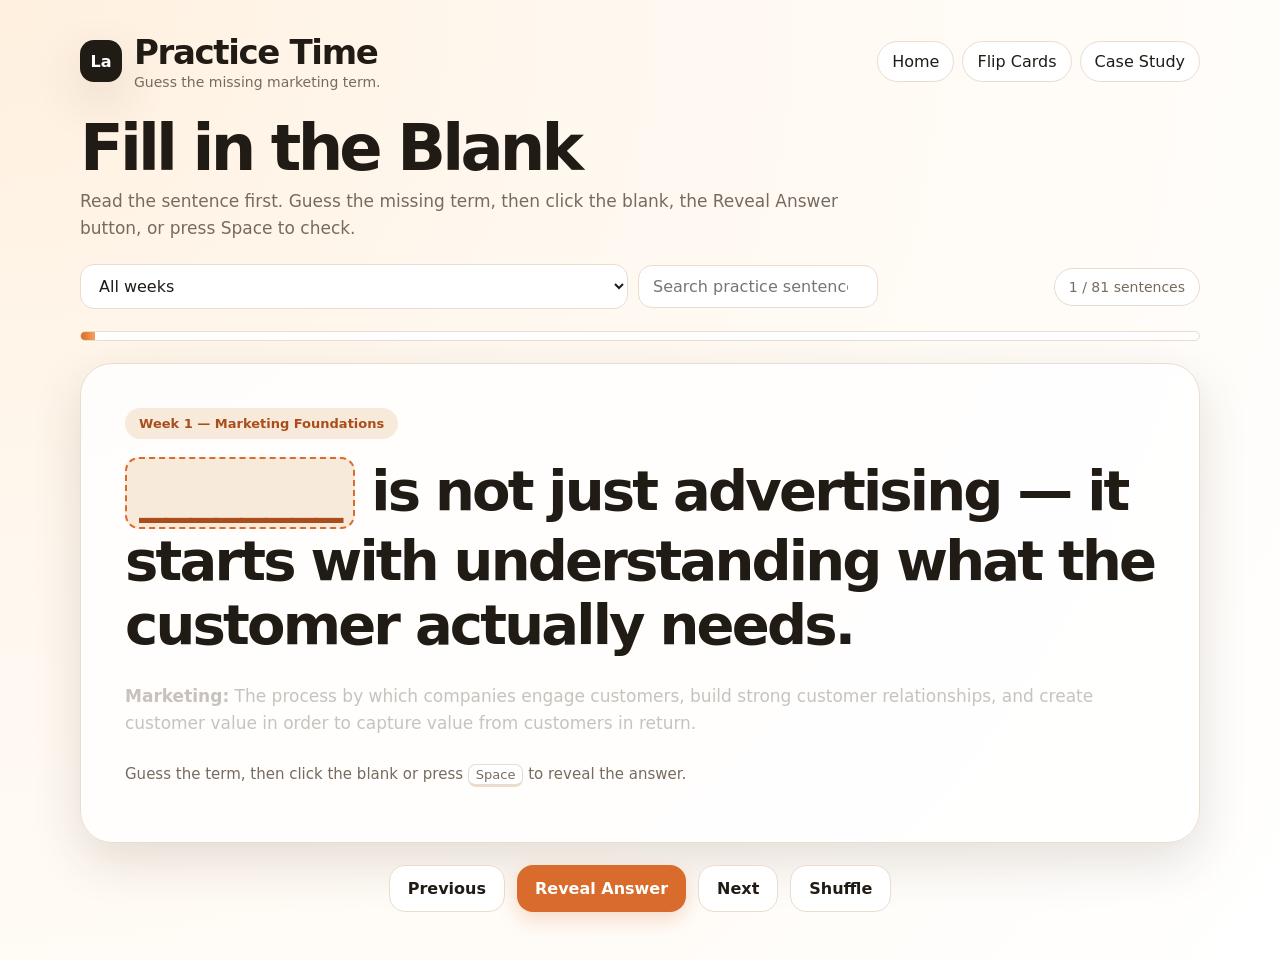
==== practice.html @ c508ea69 "Add files via upload" ====
<!DOCTYPE html>
<html lang="en">
<head>
  <meta charset="UTF-8" />
  <meta name="viewport" content="width=device-width, initial-scale=1.0" />
  <title>Marketing English Practice Time</title>
  <meta name="description" content="Practice marketing vocabulary through fill-in-the-blank sentences." />
  <meta property="og:title" content="Marketing English Practice Time" />
  <meta property="og:description" content="Practice marketing vocabulary through fill-in-the-blank sentences." />
  <meta property="og:type" content="website" />
  <meta property="og:url" content="https://learnwithla.github.io/marketing-thesis-training/practice.html" />
  <meta property="og:image" content="https://learnwithla.github.io/marketing-thesis-training/og-image.png" />
  <meta name="twitter:card" content="summary_large_image" />
  <meta name="twitter:title" content="Marketing English Practice Time" />
  <meta name="twitter:description" content="Practice marketing vocabulary through fill-in-the-blank sentences." />
  <meta name="twitter:image" content="https://learnwithla.github.io/marketing-thesis-training/og-image.png" />
  <link rel="stylesheet" href="styles.css" />
</head>
<body>
  <div class="app">
    <header class="topbar">
      <a class="brand" href="index.html" aria-label="Go to homepage">
        <div class="logo">La</div>
        <div>
          <h1>Practice Time</h1>
          <p>Guess the missing marketing term.</p>
        </div>
      </a>
      <nav class="nav" aria-label="Main navigation">
        <a href="index.html">Home</a>
        <a href="vocab.html">Flip Cards</a>
        <a href="casestudy.html">Case Study</a>
      </nav>
    </header>

    <main>
      <h2 class="page-title">Fill in the Blank</h2>
      <p class="page-subtitle">Read the sentence first. Guess the missing term, then click the blank, the Reveal Answer button, or press Space to check.</p>

      <div class="toolbar">
        <div class="filters">
          <select id="practiceWeek" aria-label="Filter by week"></select>
          <input id="practiceSearch" type="search" placeholder="Search practice sentences..." aria-label="Search practice sentences" />
        </div>
        <span class="pill" id="practiceCount"></span>
      </div>

      <div class="study-wrap">
        <div class="progress"><div class="bar" id="practiceBar"></div></div>
        <div class="card-panel practice-card" id="practicePanel"></div>
        <div class="controls">
          <button class="btn secondary" id="practicePrev">Previous</button>
          <button class="btn" id="practiceReveal">Reveal Answer</button>
          <button class="btn secondary" id="practiceNext">Next</button>
          <button class="btn secondary" id="practiceShuffle">Shuffle</button>
        </div>
      </div>
    </main>
  </div>

  <script src="vocab-data.js"></script>
  <script>
    const DATA = window.VOCAB_DATA;
    const weekTopics = [...new Map(DATA.map(x => [x.week, x.topic])).entries()].sort((a,b)=>a[0]-b[0]);
    const state = { index: 0, revealed: false, items: [...DATA] };
    const $ = (id) => document.getElementById(id);
    function escapeHTML(s) { return String(s).replace(/[&<>"']/g, ch => ({'&':'&amp;','<':'&lt;','>':'&gt;','"':'&quot;',"'":'&#39;'}[ch])); }
    function populateWeekSelect(select) {
      select.innerHTML = '<option value="all">All weeks</option>' + weekTopics.map(([num, topic]) => `<option value="${num}">Week ${num} — ${escapeHTML(topic)}</option>`).join('');
    }
    function filterItems() {
      const weekVal = $('practiceWeek').value;
      const q = $('practiceSearch').value.trim().toLowerCase();
      const list = DATA.filter(item => {
        const weekOK = weekVal === 'all' || item.week === Number(weekVal);
        const text = `${item.term} ${item.vi || ''} ${item.definition} ${item.example} ${item.topic}`.toLowerCase();
        return weekOK && (!q || text.includes(q));
      });
      state.items = list;
      state.index = Math.min(state.index, Math.max(0, list.length - 1));
      state.revealed = false;
      renderPractice();
    }
    function progressPct() { return state.items.length ? ((state.index + 1) / state.items.length) * 100 : 0; }
    function blankSentenceHTML(item, revealed) {
      const parts = item.blanked.split('[[BLANK]]');
      const blankClass = revealed ? 'blank revealed' : 'blank';
      const answer = revealed ? escapeHTML(item.blank_answer) : '________';
      return `${escapeHTML(parts[0] || '')}<span class="${blankClass}" id="activeBlank" title="Click to reveal answer">${answer}</span>${escapeHTML(parts.slice(1).join(''))}`;
    }
    function renderPractice() {
      const items = state.items;
      $('practiceCount').textContent = items.length ? `${state.index + 1} / ${items.length} sentences` : '0 sentences';
      $('practiceBar').style.width = progressPct() + '%';
      if (!items.length) { $('practicePanel').innerHTML = '<div class="empty">No practice sentences match this filter.</div>'; return; }
      const item = items[state.index];
      $('practicePanel').innerHTML = `<div><div class="week-tag">Week ${item.week} — ${escapeHTML(item.topic)}</div><p class="sentence">${blankSentenceHTML(item, state.revealed)}</p><p class="practice-definition ${state.revealed ? 'visible' : ''}"><strong>${escapeHTML(item.term)}:</strong> ${escapeHTML(item.definition)}</p><p class="hint">Guess the term, then click the blank or press <span class="kbd">Space</span> to reveal the answer.</p></div>`;
      const blank = $('activeBlank');
      if (blank) blank.addEventListener('click', () => { state.revealed = !state.revealed; renderPractice(); });
      $('practiceReveal').textContent = state.revealed ? 'Hide Answer' : 'Reveal Answer';
    }
    function next() { if (!state.items.length) return; state.index = (state.index + 1) % state.items.length; state.revealed = false; renderPractice(); }
    function prev() { if (!state.items.length) return; state.index = (state.index - 1 + state.items.length) % state.items.length; state.revealed = false; renderPractice(); }
    function shuffle() {
      if (state.items.length < 2) return;
      let randomIndex = Math.floor(Math.random() * state.items.length);
      if (randomIndex === state.index) randomIndex = (randomIndex + 1) % state.items.length;
      state.index = randomIndex; state.revealed = false; renderPractice();
    }
    function toggleReveal() { if (!state.items.length) return; state.revealed = !state.revealed; renderPractice(); }
    populateWeekSelect($('practiceWeek'));
    $('practiceWeek').addEventListener('input', filterItems);
    $('practiceSearch').addEventListener('input', filterItems);
    $('practiceReveal').addEventListener('click', toggleReveal);
    $('practiceNext').addEventListener('click', next);
    $('practicePrev').addEventListener('click', prev);
    $('practiceShuffle').addEventListener('click', shuffle);
    document.addEventListener('keydown', (e) => {
      if (e.key === 'ArrowRight') next();
      if (e.key === 'ArrowLeft') prev();
      if (e.code === 'Space') { e.preventDefault(); toggleReveal(); }
    });
    renderPractice();
  </script>
</body>
</html>
---- styles.css ----
:root {
      --bg: #fff8ef;
      --card: #ffffff;
      --ink: #211b16;
      --muted: #776b5f;
      --line: #eadccf;
      --accent: #d96c2c;
      --accent-dark: #aa4d1c;
      --soft: #f8eadb;
      --success: #2e7356;
      --purple: #6c50c7;
      --shadow: 0 18px 50px rgba(63, 39, 20, 0.14);
      --radius: 24px;
    }
    * { box-sizing: border-box; }
    html { scroll-behavior: smooth; }
    body {
      margin: 0;
      font-family: Inter, ui-sans-serif, system-ui, -apple-system, BlinkMacSystemFont, "Segoe UI", sans-serif;
      background: radial-gradient(circle at top left, #fff0df 0, var(--bg) 36%, #ffffff 100%);
      color: var(--ink);
      min-height: 100vh;
    }
    button, select, input { font: inherit; }
    a { color: inherit; }
    .app { width: min(1120px, calc(100% - 32px)); margin: 0 auto; padding: 32px 0 48px; }
    .topbar { display: flex; align-items: center; justify-content: space-between; gap: 16px; margin-bottom: 24px; }
    .brand { display: flex; gap: 12px; align-items: center; text-decoration: none; }
    .logo { width: 42px; height: 42px; border-radius: 14px; background: var(--ink); color: #fff; display: grid; place-items: center; font-weight: 800; box-shadow: var(--shadow); }
    .brand h1 { margin: 0; font-size: clamp(22px, 4vw, 34px); letter-spacing: -0.04em; }
    .brand p { margin: 2px 0 0; color: var(--muted); font-size: 14px; }
    .nav { display: flex; align-items: center; gap: 8px; flex-wrap: wrap; justify-content: flex-end; }
    .nav a, .nav button { border: 1px solid var(--line); background: #fff; border-radius: 999px; padding: 10px 14px; cursor: pointer; color: var(--ink); text-decoration: none; }
    .nav a:hover, .nav button:hover { border-color: var(--accent); color: var(--accent-dark); }
    .hero { min-height: 72vh; display: grid; align-items: center; }
    .hero-card { background: rgba(255,255,255,.78); border: 1px solid var(--line); border-radius: 32px; padding: clamp(24px, 5vw, 52px); box-shadow: var(--shadow); }
    .eyebrow { color: var(--accent-dark); font-weight: 800; text-transform: uppercase; letter-spacing: .08em; font-size: 13px; margin-bottom: 12px; }
    .hero h2 { margin: 0; font-size: clamp(38px, 7vw, 78px); line-height: .95; letter-spacing: -0.065em; }
    .subtitle { color: var(--muted); font-size: clamp(16px, 2vw, 20px); max-width: 780px; line-height: 1.6; margin: 18px 0 0; }
    .option-grid { display: grid; grid-template-columns: repeat(3, minmax(0, 1fr)); gap: 18px; margin-top: 34px; }
    .option { text-align: left; border: 1px solid var(--line); background: #fff; border-radius: 26px; padding: 26px; cursor: pointer; transition: transform .18s ease, box-shadow .18s ease, border-color .18s ease; min-height: 180px; text-decoration: none; color: inherit; display: block; }
    .option:hover { transform: translateY(-4px); border-color: var(--accent); box-shadow: var(--shadow); }
    .option .num { width: 36px; height: 36px; border-radius: 12px; background: var(--soft); color: var(--accent-dark); display: grid; place-items: center; font-weight: 900; margin-bottom: 18px; }
    .option h3 { margin: 0 0 8px; font-size: 26px; letter-spacing: -0.03em; }
    .option p { margin: 0; color: var(--muted); line-height: 1.5; }
    .page-title { margin: 26px 0 8px; font-size: clamp(34px, 6vw, 64px); line-height: 1; letter-spacing: -0.06em; }
    .page-subtitle { margin: 0 0 22px; color: var(--muted); font-size: 17px; line-height: 1.6; max-width: 760px; }
    .toolbar { display: flex; flex-wrap: wrap; gap: 12px; align-items: center; justify-content: space-between; margin: 18px 0 22px; }
    .filters { display: flex; flex-wrap: wrap; gap: 10px; align-items: center; }
    .filters select, .filters input { border: 1px solid var(--line); background: #fff; color: var(--ink); padding: 11px 14px; border-radius: 14px; outline: none; }
    .filters input { min-width: 240px; }
    .pill { display: inline-flex; align-items: center; gap: 8px; border: 1px solid var(--line); background: #fff; color: var(--muted); border-radius: 999px; padding: 10px 14px; font-size: 14px; }
    .study-wrap { display: grid; gap: 22px; }
    .card-panel { background: rgba(255,255,255,.84); border: 1px solid var(--line); border-radius: 32px; padding: clamp(20px, 5vw, 44px); box-shadow: var(--shadow); min-height: 440px; display: grid; align-items: center; }
    .flash-card { border: 0; width: 100%; background: transparent; padding: 0; cursor: pointer; text-align: center; color: inherit; min-height: 300px; display: grid; place-items: center; }
    .week-tag { display: inline-flex; align-items: center; justify-content: center; background: var(--soft); color: var(--accent-dark); border-radius: 999px; padding: 8px 14px; font-size: 13px; font-weight: 800; margin-bottom: 18px; }
    .term { font-size: clamp(38px, 8vw, 78px); line-height: 1; letter-spacing: -0.07em; font-weight: 900; margin: 0 auto; max-width: 920px; }
    .definition { font-size: clamp(22px, 3.8vw, 38px); line-height: 1.22; letter-spacing: -0.035em; font-weight: 750; margin: 0 auto; max-width: 900px; }
    .flipped-term { font-size: clamp(34px, 6vw, 60px); line-height: 1.02; letter-spacing: -0.06em; font-weight: 900; margin: 0 auto 8px; max-width: 920px; }
    .vi-term { font-size: clamp(20px, 3vw, 30px); line-height: 1.2; font-weight: 800; color: var(--accent-dark); margin: 0 auto 24px; max-width: 900px; }
    .hint { color: var(--muted); margin-top: 28px; font-size: 15px; }
    .kbd { border: 1px solid var(--line); border-bottom-width: 3px; border-radius: 8px; padding: 2px 7px; background: #fff; font-size: 13px; }
    .example-small { color: var(--muted); margin: 26px auto 0; max-width: 820px; line-height: 1.6; font-size: 16px; }
    .controls { display: flex; flex-wrap: wrap; justify-content: center; gap: 12px; }
    .btn { border: 0; background: var(--accent); color: #fff; padding: 13px 18px; border-radius: 16px; cursor: pointer; font-weight: 800; box-shadow: 0 8px 20px rgba(217,108,44,.22); }
    .btn:hover { background: var(--accent-dark); }
    .btn.secondary { background: #fff; color: var(--ink); border: 1px solid var(--line); box-shadow: none; }
    .btn.secondary:hover { border-color: var(--accent); color: var(--accent-dark); }
    .progress { height: 10px; background: #fff; border: 1px solid var(--line); border-radius: 999px; overflow: hidden; }
    .bar { height: 100%; width: 0%; background: linear-gradient(90deg, var(--accent), #f3a35c); transition: width .2s ease; }
    .sentence { font-size: clamp(28px, 5vw, 56px); line-height: 1.14; letter-spacing: -0.05em; font-weight: 850; margin: 0; }
    .blank { display: inline-block; color: var(--accent-dark); background: var(--soft); border: 2px dashed var(--accent); border-radius: 14px; padding: 0 12px 4px; cursor: pointer; min-width: 130px; text-align: center; }
    .blank.revealed { color: #fff; background: var(--success); border-color: var(--success); }
    .practice-definition { color: var(--muted); margin: 26px 0 0; font-size: 17px; line-height: 1.6; opacity: .4; }
    .practice-definition.visible { opacity: 1; }
    .empty { text-align: center; color: var(--muted); font-size: 18px; }
    @media (max-width: 820px) {
      .topbar { align-items: flex-start; flex-direction: column; }
      .nav { justify-content: flex-start; }
      .option-grid { grid-template-columns: 1fr; }
      .filters input { min-width: 100%; }
      .toolbar { align-items: stretch; }
      .filters { width: 100%; }
      .filters select, .filters input { width: 100%; }
      .card-panel { min-height: 380px; }
    }
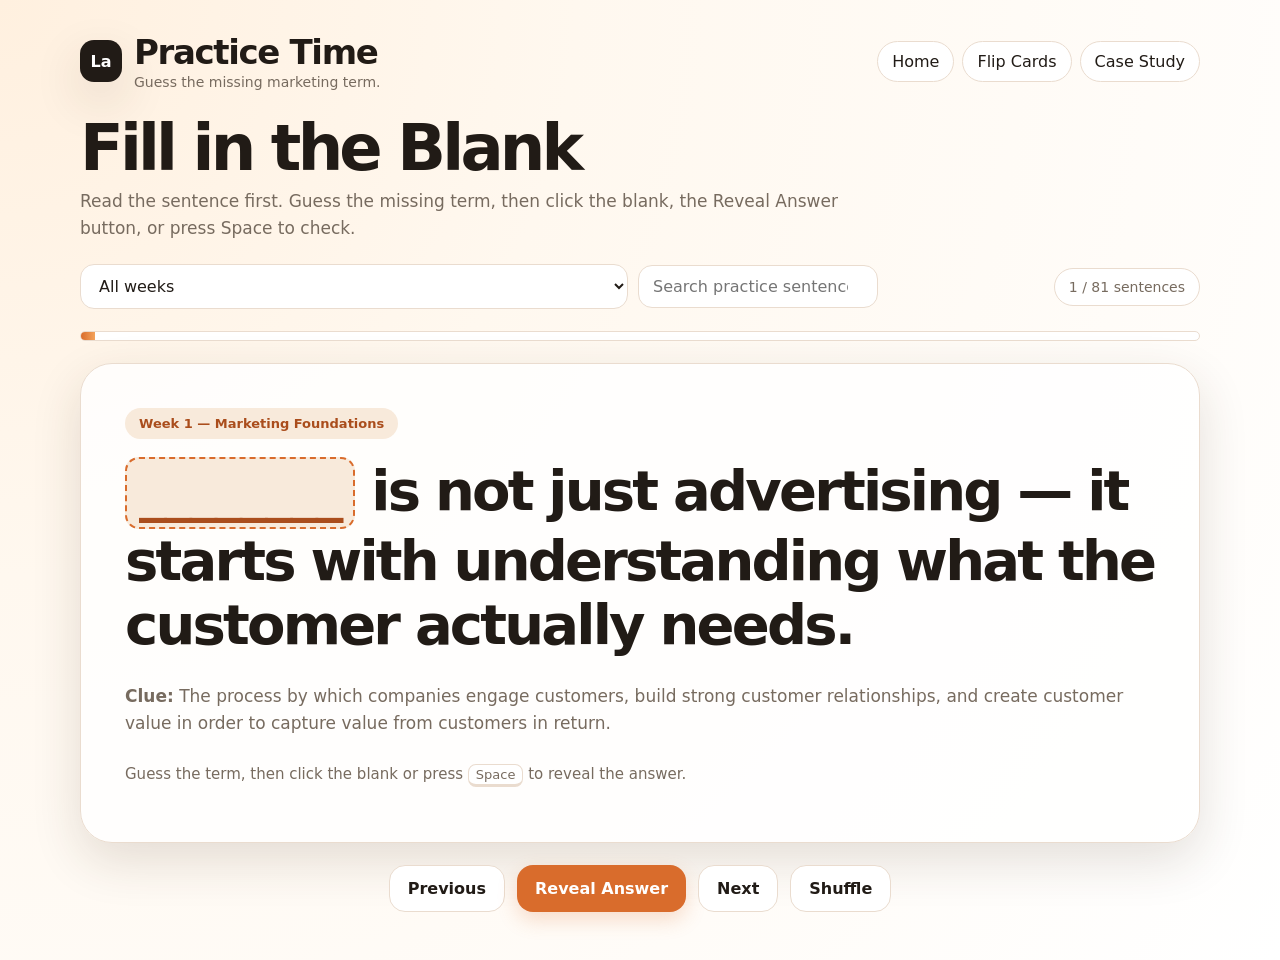
==== commit d194b192: "Update practice.html" ====
--- a/practice.html
+++ b/practice.html
@@ -94,7 +94,10 @@
       $('practiceBar').style.width = progressPct() + '%';
       if (!items.length) { $('practicePanel').innerHTML = '<div class="empty">No practice sentences match this filter.</div>'; return; }
       const item = items[state.index];
-      $('practicePanel').innerHTML = `<div><div class="week-tag">Week ${item.week} — ${escapeHTML(item.topic)}</div><p class="sentence">${blankSentenceHTML(item, state.revealed)}</p><p class="practice-definition ${state.revealed ? 'visible' : ''}"><strong>${escapeHTML(item.term)}:</strong> ${escapeHTML(item.definition)}</p><p class="hint">Guess the term, then click the blank or press <span class="kbd">Space</span> to reveal the answer.</p></div>`;
+      const clueText = state.revealed
+        ? `<strong>${escapeHTML(item.term)}:</strong> ${escapeHTML(item.definition)}`
+        : `<strong>Clue:</strong> ${escapeHTML(item.definition)}`;
+      $('practicePanel').innerHTML = `<div><div class="week-tag">Week ${item.week} — ${escapeHTML(item.topic)}</div><p class="sentence">${blankSentenceHTML(item, state.revealed)}</p><p class="practice-definition visible">${clueText}</p><p class="hint">Guess the term, then click the blank or press <span class="kbd">Space</span> to reveal the answer.</p></div>`;
       const blank = $('activeBlank');
       if (blank) blank.addEventListener('click', () => { state.revealed = !state.revealed; renderPractice(); });
       $('practiceReveal').textContent = state.revealed ? 'Hide Answer' : 'Reveal Answer';
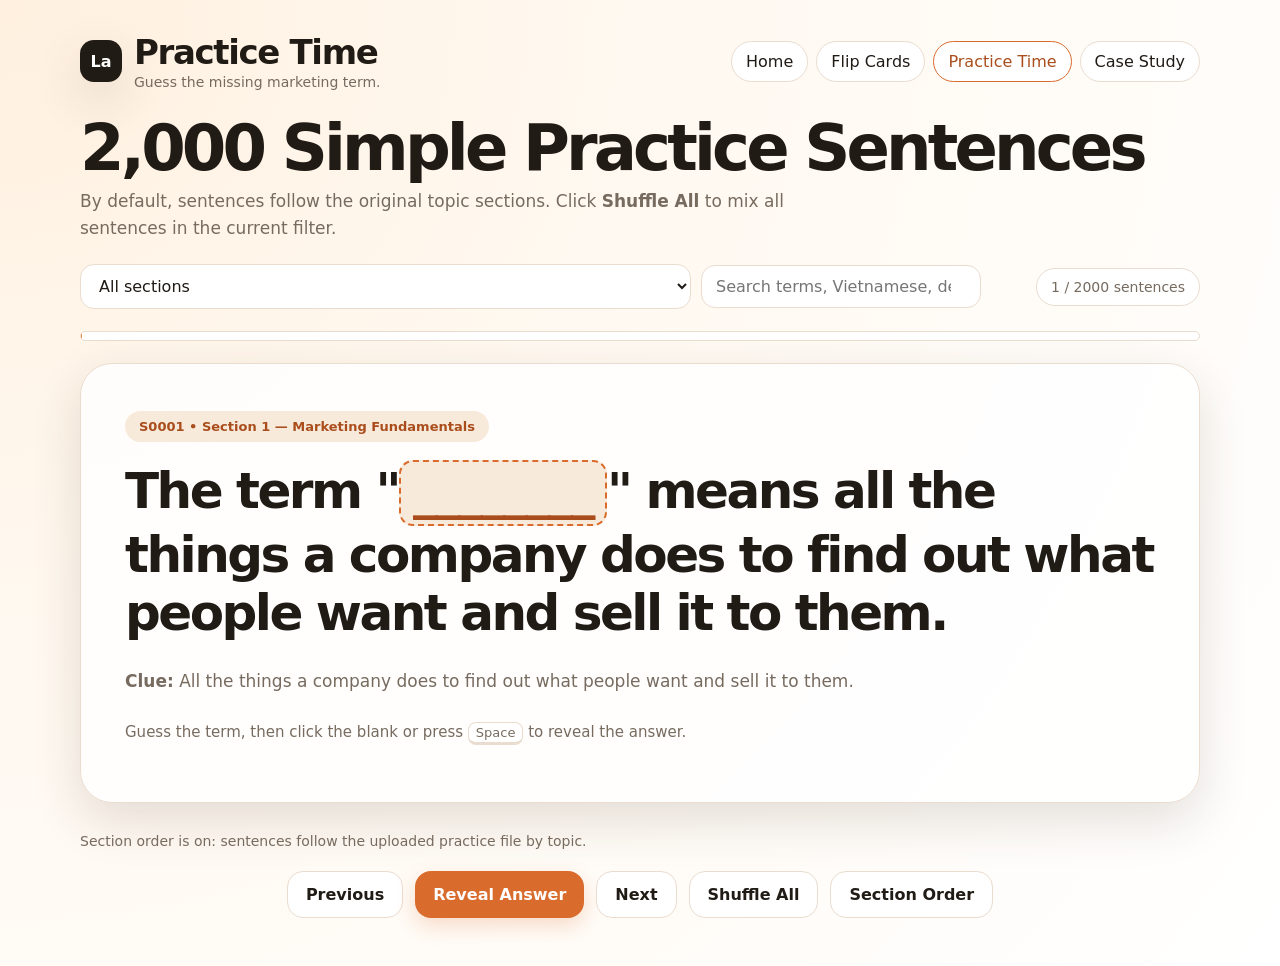
==== commit be164668: "Add files via upload" ====
--- a/practice.html
+++ b/practice.html
@@ -4,15 +4,15 @@
   <meta charset="UTF-8" />
   <meta name="viewport" content="width=device-width, initial-scale=1.0" />
   <title>Marketing English Practice Time</title>
-  <meta name="description" content="Practice marketing vocabulary through fill-in-the-blank sentences." />
+  <meta name="description" content="Practice 2,000 simple marketing sentences with fill-in-the-blank answers and shuffle mode." />
   <meta property="og:title" content="Marketing English Practice Time" />
-  <meta property="og:description" content="Practice marketing vocabulary through fill-in-the-blank sentences." />
+  <meta property="og:description" content="Practice 2,000 simple marketing sentences with fill-in-the-blank answers and shuffle mode." />
   <meta property="og:type" content="website" />
   <meta property="og:url" content="https://learnwithla.github.io/marketing-thesis-training/practice.html" />
   <meta property="og:image" content="https://learnwithla.github.io/marketing-thesis-training/og-image.png" />
   <meta name="twitter:card" content="summary_large_image" />
   <meta name="twitter:title" content="Marketing English Practice Time" />
-  <meta name="twitter:description" content="Practice marketing vocabulary through fill-in-the-blank sentences." />
+  <meta name="twitter:description" content="Practice 2,000 simple marketing sentences with fill-in-the-blank answers and shuffle mode." />
   <meta name="twitter:image" content="https://learnwithla.github.io/marketing-thesis-training/og-image.png" />
   <link rel="stylesheet" href="styles.css" />
 </head>
@@ -29,18 +29,19 @@
       <nav class="nav" aria-label="Main navigation">
         <a href="index.html">Home</a>
         <a href="vocab.html">Flip Cards</a>
+        <a class="active" href="practice.html">Practice Time</a>
         <a href="casestudy.html">Case Study</a>
       </nav>
     </header>
 
     <main>
-      <h2 class="page-title">Fill in the Blank</h2>
-      <p class="page-subtitle">Read the sentence first. Guess the missing term, then click the blank, the Reveal Answer button, or press Space to check.</p>
+      <h2 class="page-title">2,000 Simple Practice Sentences</h2>
+      <p class="page-subtitle">By default, sentences follow the original topic sections. Click <strong>Shuffle All</strong> to mix all sentences in the current filter.</p>
 
       <div class="toolbar">
         <div class="filters">
-          <select id="practiceWeek" aria-label="Filter by week"></select>
-          <input id="practiceSearch" type="search" placeholder="Search practice sentences..." aria-label="Search practice sentences" />
+          <select id="practiceSection" aria-label="Filter by section"></select>
+          <input id="practiceSearch" type="search" placeholder="Search terms, Vietnamese, definitions, or sentences..." aria-label="Search practice sentences" />
         </div>
         <span class="pill" id="practiceCount"></span>
       </div>
@@ -48,37 +49,42 @@
       <div class="study-wrap">
         <div class="progress"><div class="bar" id="practiceBar"></div></div>
         <div class="card-panel practice-card" id="practicePanel"></div>
+        <p class="status-line" id="practiceStatus"></p>
         <div class="controls">
           <button class="btn secondary" id="practicePrev">Previous</button>
           <button class="btn" id="practiceReveal">Reveal Answer</button>
           <button class="btn secondary" id="practiceNext">Next</button>
-          <button class="btn secondary" id="practiceShuffle">Shuffle</button>
+          <button class="btn secondary" id="practiceShuffle">Shuffle All</button>
+          <button class="btn secondary" id="practiceReset">Section Order</button>
         </div>
       </div>
     </main>
   </div>
 
-  <script src="vocab-data.js"></script>
+  <script src="practice-data.js"></script>
   <script>
-    const DATA = window.VOCAB_DATA;
-    const weekTopics = [...new Map(DATA.map(x => [x.week, x.topic])).entries()].sort((a,b)=>a[0]-b[0]);
-    const state = { index: 0, revealed: false, items: [...DATA] };
+    const DATA = window.PRACTICE_DATA || [];
+    const topics = [...new Map(DATA.map(x => [x.section, x.topic])).entries()].sort((a,b)=>a[0]-b[0]);
+    const state = { index: 0, revealed: false, items: [...DATA], shuffled: false };
     const $ = (id) => document.getElementById(id);
-    function escapeHTML(s) { return String(s).replace(/[&<>"']/g, ch => ({'&':'&amp;','<':'&lt;','>':'&gt;','"':'&quot;',"'":'&#39;'}[ch])); }
-    function populateWeekSelect(select) {
-      select.innerHTML = '<option value="all">All weeks</option>' + weekTopics.map(([num, topic]) => `<option value="${num}">Week ${num} — ${escapeHTML(topic)}</option>`).join('');
+    function escapeHTML(s) { return String(s ?? '').replace(/[&<>"']/g, ch => ({'&':'&amp;','<':'&lt;','>':'&gt;','"':'&quot;',"'":'&#39;'}[ch])); }
+    function populateSectionSelect(select) {
+      select.innerHTML = '<option value="all">All sections</option>' + topics.map(([num, topic]) => `<option value="${num}">Section ${num} — ${escapeHTML(topic)}</option>`).join('');
+    }
+    function currentFilteredList() {
+      const sectionVal = $('practiceSection').value;
+      const q = $('practiceSearch').value.trim().toLowerCase();
+      return DATA.filter(item => {
+        const sectionOK = sectionVal === 'all' || item.section === Number(sectionVal);
+        const text = `${item.id} ${item.term} ${item.vi || ''} ${item.definition} ${item.sentence} ${item.topic}`.toLowerCase();
+        return sectionOK && (!q || text.includes(q));
+      });
     }
     function filterItems() {
-      const weekVal = $('practiceWeek').value;
-      const q = $('practiceSearch').value.trim().toLowerCase();
-      const list = DATA.filter(item => {
-        const weekOK = weekVal === 'all' || item.week === Number(weekVal);
-        const text = `${item.term} ${item.vi || ''} ${item.definition} ${item.example} ${item.topic}`.toLowerCase();
-        return weekOK && (!q || text.includes(q));
-      });
-      state.items = list;
-      state.index = Math.min(state.index, Math.max(0, list.length - 1));
+      state.items = currentFilteredList();
+      state.index = 0;
       state.revealed = false;
+      state.shuffled = false;
       renderPractice();
     }
     function progressPct() { return state.items.length ? ((state.index + 1) / state.items.length) * 100 : 0; }
@@ -92,36 +98,55 @@
       const items = state.items;
       $('practiceCount').textContent = items.length ? `${state.index + 1} / ${items.length} sentences` : '0 sentences';
       $('practiceBar').style.width = progressPct() + '%';
+      $('practiceStatus').textContent = state.shuffled ? 'Shuffle mode is on: sentences are mixed randomly.' : 'Section order is on: sentences follow the uploaded practice file by topic.';
       if (!items.length) { $('practicePanel').innerHTML = '<div class="empty">No practice sentences match this filter.</div>'; return; }
       const item = items[state.index];
       const clueText = state.revealed
-        ? `<strong>${escapeHTML(item.term)}:</strong> ${escapeHTML(item.definition)}`
+        ? `<strong>${escapeHTML(item.term)}:</strong> ${escapeHTML(item.definition)}${item.vi ? ` <span class="vi-term" style="font-size: inherit; display:block; margin-top:8px;">${escapeHTML(item.vi)}</span>` : ''}`
         : `<strong>Clue:</strong> ${escapeHTML(item.definition)}`;
-      $('practicePanel').innerHTML = `<div><div class="week-tag">Week ${item.week} — ${escapeHTML(item.topic)}</div><p class="sentence">${blankSentenceHTML(item, state.revealed)}</p><p class="practice-definition visible">${clueText}</p><p class="hint">Guess the term, then click the blank or press <span class="kbd">Space</span> to reveal the answer.</p></div>`;
+      $('practicePanel').innerHTML = `<div><div class="week-tag">${escapeHTML(item.id)} • Section ${item.section} — ${escapeHTML(item.topic)}</div><p class="sentence">${blankSentenceHTML(item, state.revealed)}</p><p class="practice-definition visible">${clueText}</p><p class="hint">Guess the term, then click the blank or press <span class="kbd">Space</span> to reveal the answer.</p></div>`;
       const blank = $('activeBlank');
       if (blank) blank.addEventListener('click', () => { state.revealed = !state.revealed; renderPractice(); });
       $('practiceReveal').textContent = state.revealed ? 'Hide Answer' : 'Reveal Answer';
     }
     function next() { if (!state.items.length) return; state.index = (state.index + 1) % state.items.length; state.revealed = false; renderPractice(); }
     function prev() { if (!state.items.length) return; state.index = (state.index - 1 + state.items.length) % state.items.length; state.revealed = false; renderPractice(); }
-    function shuffle() {
-      if (state.items.length < 2) return;
-      let randomIndex = Math.floor(Math.random() * state.items.length);
-      if (randomIndex === state.index) randomIndex = (randomIndex + 1) % state.items.length;
-      state.index = randomIndex; state.revealed = false; renderPractice();
+    function shuffleArray(arr) {
+      const copy = [...arr];
+      for (let i = copy.length - 1; i > 0; i--) {
+        const j = Math.floor(Math.random() * (i + 1));
+        [copy[i], copy[j]] = [copy[j], copy[i]];
+      }
+      return copy;
+    }
+    function shuffleAll() {
+      const base = currentFilteredList();
+      state.items = shuffleArray(base);
+      state.index = 0;
+      state.revealed = false;
+      state.shuffled = true;
+      renderPractice();
+    }
+    function resetOrder() {
+      state.items = currentFilteredList();
+      state.index = 0;
+      state.revealed = false;
+      state.shuffled = false;
+      renderPractice();
     }
     function toggleReveal() { if (!state.items.length) return; state.revealed = !state.revealed; renderPractice(); }
-    populateWeekSelect($('practiceWeek'));
-    $('practiceWeek').addEventListener('input', filterItems);
+    populateSectionSelect($('practiceSection'));
+    $('practiceSection').addEventListener('input', filterItems);
     $('practiceSearch').addEventListener('input', filterItems);
     $('practiceReveal').addEventListener('click', toggleReveal);
     $('practiceNext').addEventListener('click', next);
     $('practicePrev').addEventListener('click', prev);
-    $('practiceShuffle').addEventListener('click', shuffle);
+    $('practiceShuffle').addEventListener('click', shuffleAll);
+    $('practiceReset').addEventListener('click', resetOrder);
     document.addEventListener('keydown', (e) => {
       if (e.key === 'ArrowRight') next();
       if (e.key === 'ArrowLeft') prev();
-      if (e.code === 'Space') { e.preventDefault(); toggleReveal(); }
+      if (e.code === 'Space' && !['INPUT','SELECT'].includes(document.activeElement.tagName)) { e.preventDefault(); toggleReveal(); }
     });
     renderPractice();
   </script>
--- a/styles.css
+++ b/styles.css
@@ -31,7 +31,7 @@
     .brand p { margin: 2px 0 0; color: var(--muted); font-size: 14px; }
     .nav { display: flex; align-items: center; gap: 8px; flex-wrap: wrap; justify-content: flex-end; }
     .nav a, .nav button { border: 1px solid var(--line); background: #fff; border-radius: 999px; padding: 10px 14px; cursor: pointer; color: var(--ink); text-decoration: none; }
-    .nav a:hover, .nav button:hover { border-color: var(--accent); color: var(--accent-dark); }
+    .nav a:hover, .nav button:hover, .nav .active { border-color: var(--accent); color: var(--accent-dark); }
     .hero { min-height: 72vh; display: grid; align-items: center; }
     .hero-card { background: rgba(255,255,255,.78); border: 1px solid var(--line); border-radius: 32px; padding: clamp(24px, 5vw, 52px); box-shadow: var(--shadow); }
     .eyebrow { color: var(--accent-dark); font-weight: 800; text-transform: uppercase; letter-spacing: .08em; font-size: 13px; margin-bottom: 12px; }
@@ -44,11 +44,11 @@
     .option h3 { margin: 0 0 8px; font-size: 26px; letter-spacing: -0.03em; }
     .option p { margin: 0; color: var(--muted); line-height: 1.5; }
     .page-title { margin: 26px 0 8px; font-size: clamp(34px, 6vw, 64px); line-height: 1; letter-spacing: -0.06em; }
-    .page-subtitle { margin: 0 0 22px; color: var(--muted); font-size: 17px; line-height: 1.6; max-width: 760px; }
+    .page-subtitle { margin: 0 0 22px; color: var(--muted); font-size: 17px; line-height: 1.6; max-width: 780px; }
     .toolbar { display: flex; flex-wrap: wrap; gap: 12px; align-items: center; justify-content: space-between; margin: 18px 0 22px; }
     .filters { display: flex; flex-wrap: wrap; gap: 10px; align-items: center; }
     .filters select, .filters input { border: 1px solid var(--line); background: #fff; color: var(--ink); padding: 11px 14px; border-radius: 14px; outline: none; }
-    .filters input { min-width: 240px; }
+    .filters input { min-width: 280px; }
     .pill { display: inline-flex; align-items: center; gap: 8px; border: 1px solid var(--line); background: #fff; color: var(--muted); border-radius: 999px; padding: 10px 14px; font-size: 14px; }
     .study-wrap { display: grid; gap: 22px; }
     .card-panel { background: rgba(255,255,255,.84); border: 1px solid var(--line); border-radius: 32px; padding: clamp(20px, 5vw, 44px); box-shadow: var(--shadow); min-height: 440px; display: grid; align-items: center; }
@@ -68,11 +68,12 @@
     .btn.secondary:hover { border-color: var(--accent); color: var(--accent-dark); }
     .progress { height: 10px; background: #fff; border: 1px solid var(--line); border-radius: 999px; overflow: hidden; }
     .bar { height: 100%; width: 0%; background: linear-gradient(90deg, var(--accent), #f3a35c); transition: width .2s ease; }
-    .sentence { font-size: clamp(28px, 5vw, 56px); line-height: 1.14; letter-spacing: -0.05em; font-weight: 850; margin: 0; }
+    .sentence { font-size: clamp(24px, 4.4vw, 50px); line-height: 1.16; letter-spacing: -0.05em; font-weight: 850; margin: 0; }
     .blank { display: inline-block; color: var(--accent-dark); background: var(--soft); border: 2px dashed var(--accent); border-radius: 14px; padding: 0 12px 4px; cursor: pointer; min-width: 130px; text-align: center; }
     .blank.revealed { color: #fff; background: var(--success); border-color: var(--success); }
-    .practice-definition { color: var(--muted); margin: 26px 0 0; font-size: 17px; line-height: 1.6; opacity: .4; }
+    .practice-definition { color: var(--muted); margin: 26px 0 0; font-size: 17px; line-height: 1.6; opacity: .42; }
     .practice-definition.visible { opacity: 1; }
+    .status-line { color: var(--muted); font-size: 14px; margin: 8px 0 0; }
     .empty { text-align: center; color: var(--muted); font-size: 18px; }
     @media (max-width: 820px) {
       .topbar { align-items: flex-start; flex-direction: column; }
